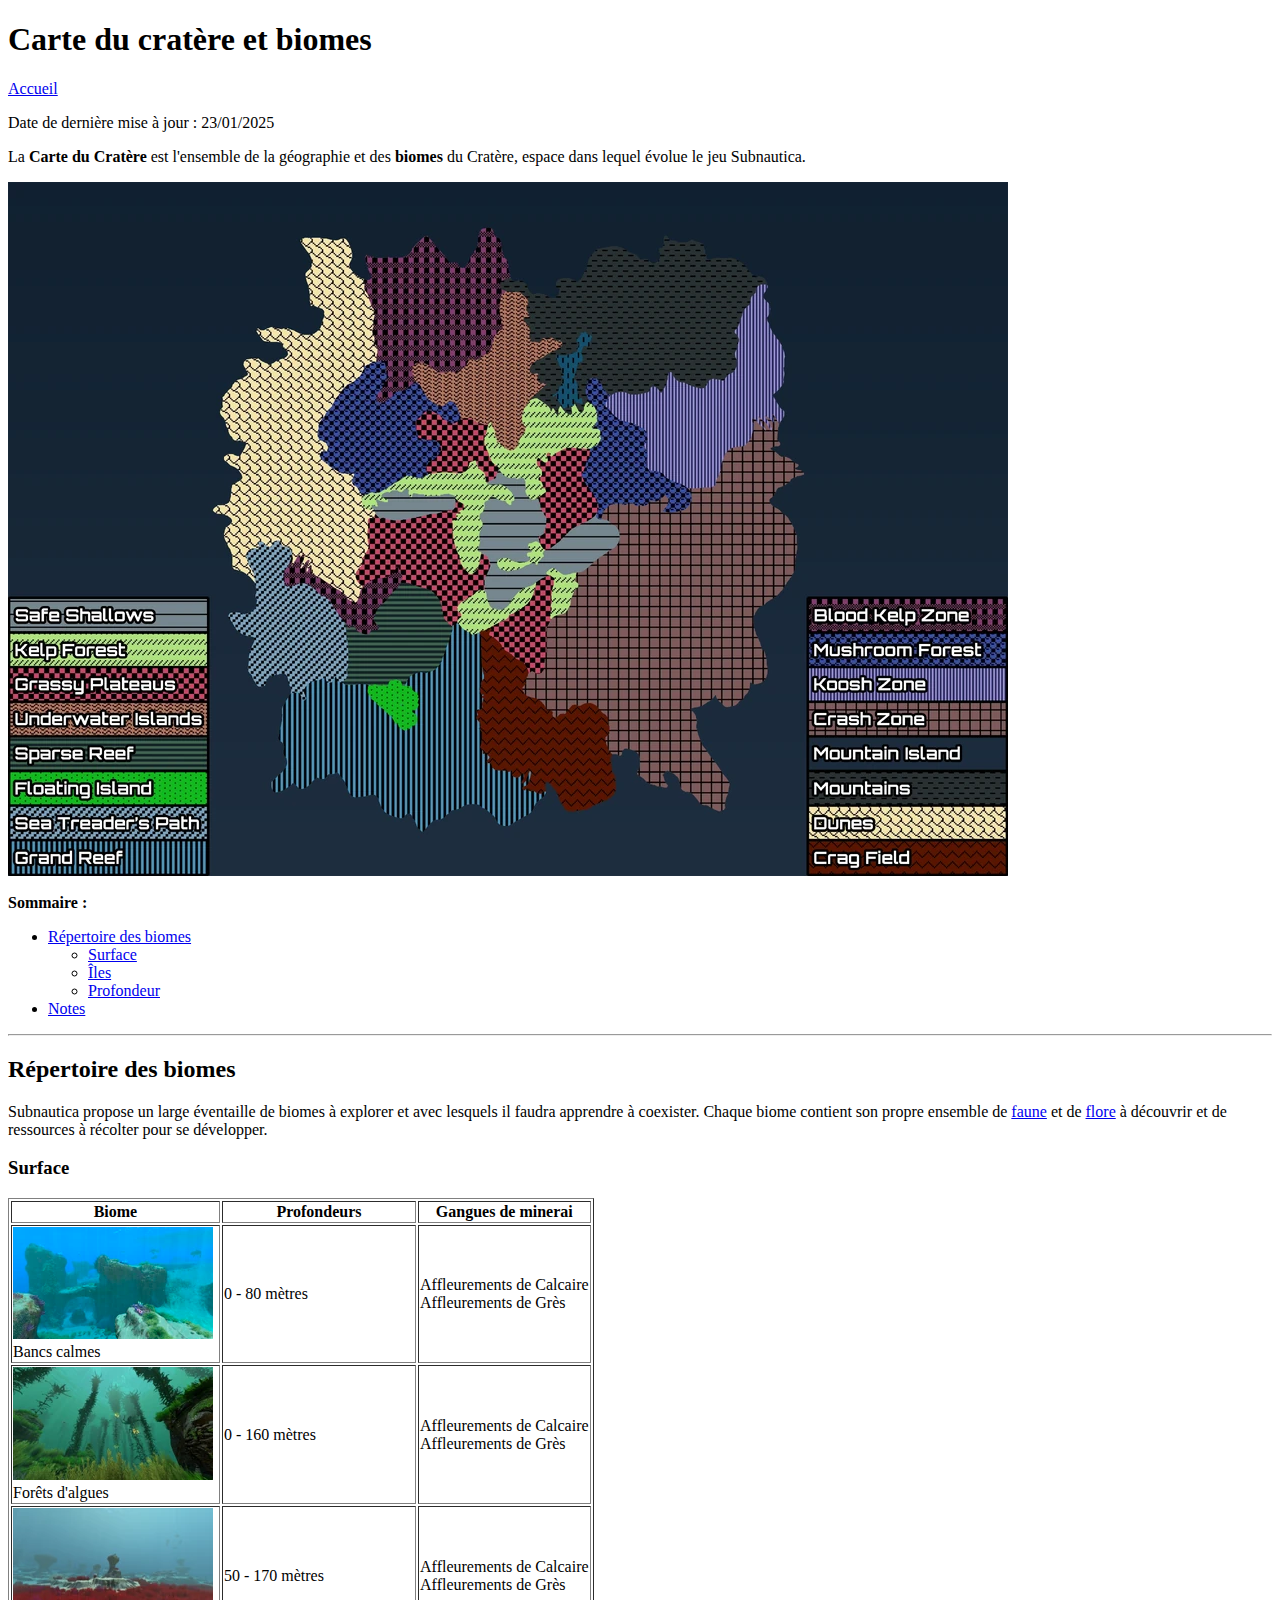
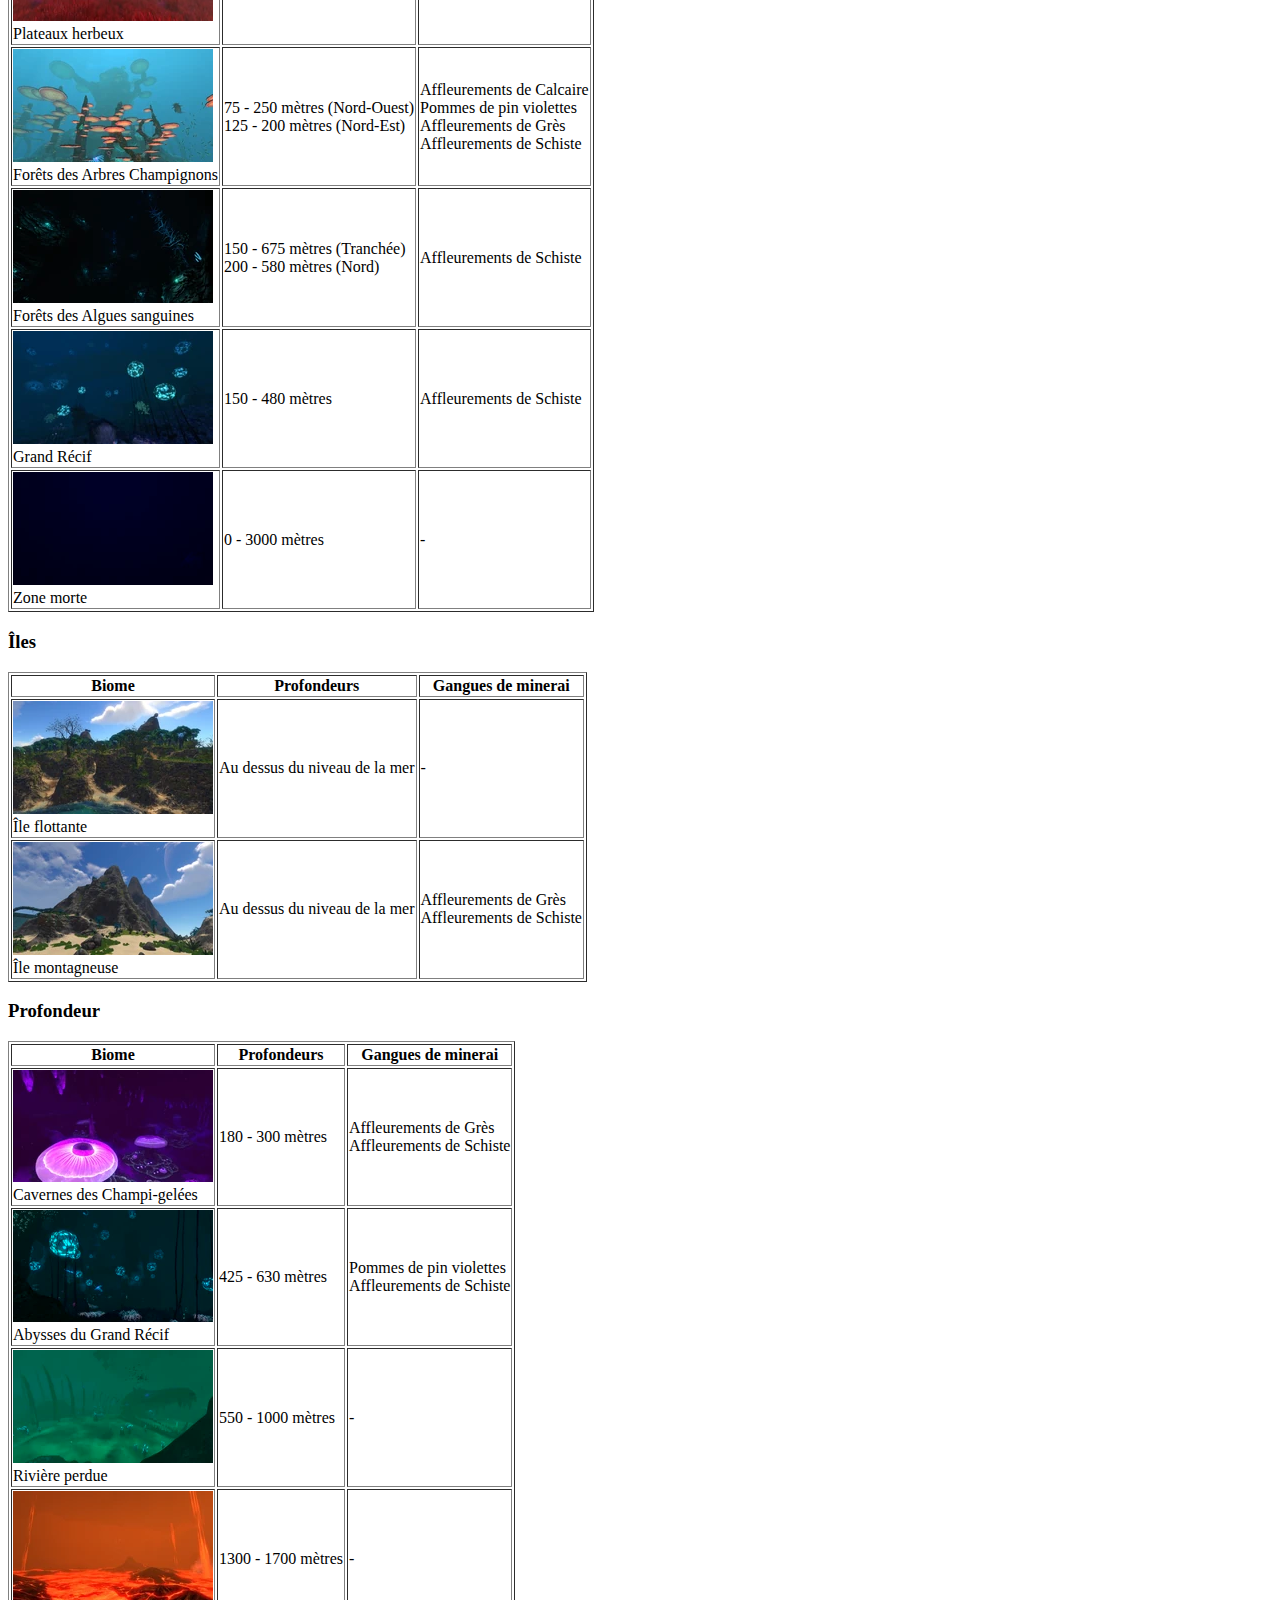
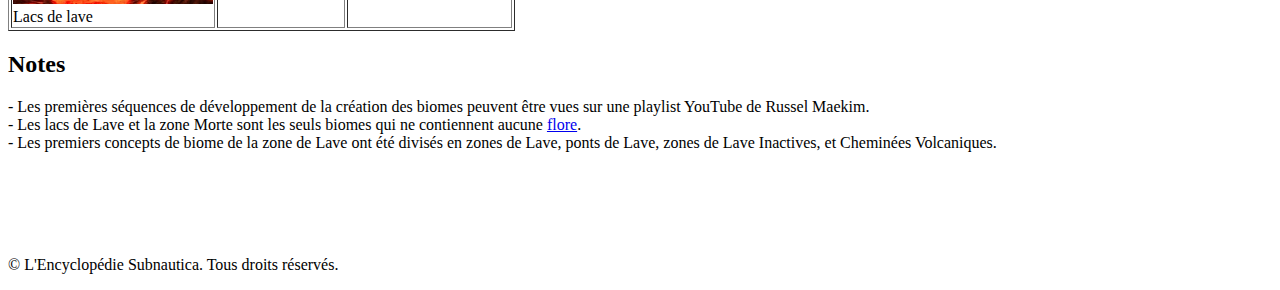
==== Carte_biomes.html @ 0ca17d3b "Add files via upload" ====
<!DOCTYPE html>
<html lang="fr">
<head>
	<meta charset="UTF-8">
	<meta name="author" content="Bisiaux Valentin">
	<title>Subnautica</title>
	<meta name="description" content="Bienvenue sur mon encyclopédie de Subautica, découvrez les principaux biômes qui constituent ce jeu.">
	<meta name="keywords" content="Subnautica, encyclopédie, faune, flore, carte, biomes">
	<!-- Favicon -->
    <link rel="icon" type="image/png" href="images/icon.png">
</head>

<body>
	<!-- En-tête de la page -->
	<header>
		<h1>Carte du cratère et biomes</h1>
		<p><a href="index.html">Accueil</a> </p>
		<p>Date de dernière mise à jour : 23/01/2025</p>
		<p>La <strong>Carte du Cratère</strong> est l'ensemble de la géographie et des <strong>biomes</strong> du Cratère, espace dans lequel évolue le jeu Subnautica.</p>
		<!-- Logo -->
		<div id="logo-container" style="display: flex; align-items: center;">
            <img src="images/carte_du_cratère.webp" alt="Logo de la page">
        </div>
		<br>
		<strong>Sommaire :</strong>
		<!-- Navigation -->
		<nav>
			<ul>
				<li><a href="#section1">Répertoire des biomes</a>
					<ul>
						<li><a href="#souspartie1">Surface</a></li>
                        <li><a href="#souspartie2">Îles</a></li>
						<li><a href="#souspartie3">Profondeur</a></li>
					</ul>
				</li>
				<li><a href="#section2">Notes</a></li>
			</ul>
		</nav>
		<hr>
	</header>
	
	<!-- Contenu principal -->
	<main>
		<section id ="section1">
			<h2>Répertoire des biomes</h2>
			<p>Subnautica propose un large éventaille de biomes à explorer et avec lesquels il faudra apprendre à coexister.
			 Chaque biome contient son propre ensemble de <a href="faune.html">faune</a> et de <a href="flore.html">flore</a> à découvrir et de ressources à récolter pour se développer.</p>
			
			<!-- Sous-partie 1 -->
			<article id ="souspartie1">
				<h3>Surface</h3>
				<table border="1">
					<tr>
						<th>Biome</th>
						<th>Profondeurs</th>
						<th>Gangues de minerai</th>
					</tr>
					<tr>
						<td><img src="images/image_biome/bancs_calmes.webp" alt="Bancs calmes"><br>
							Bancs calmes</td>
						<td>0 - 80 mètres</td>
						<td>Affleurements de Calcaire <br>
							Affleurements de Grès</td>
					</tr>
					<tr>
						<td><img src="images/image_biome/Kelp_Forest_Biome.webp" alt="Forêts d'algues"><br>
							Forêts d'algues</td>
						<td>0 - 160 mètres</td>
						<td>Affleurements de Calcaire <br>
							Affleurements de Grès</td>
					</tr>
					<tr>
						<td><img src="images/image_biome/Grassy_Plateaus_Biome.webp" alt="Plateaux herbeux"><br>
							Plateaux herbeux</td>
						<td>50 - 170 mètres</td>
						<td>Affleurements de Calcaire <br>
							Affleurements de Grès</td>
					</tr>
					<tr>
						<td><img src="images/image_biome/foret_champignons.webp" alt="Forêts des Arbres Champignons"><br>
							Forêts des Arbres Champignons</td>
						<td>75 - 250 mètres (Nord-Ouest) <br>
							125 - 200 mètres (Nord-Est)</td>
						<td>Affleurements de Calcaire <br>
							Pommes de pin violettes <br>
							Affleurements de Grès <br>
							Affleurements de Schiste</td>
					</tr>
					<tr>
						<td><img src="images/image_biome/foret_algues_sanguines.webp" alt="Forêts des Algues sanguines"><br>
							Forêts des Algues sanguines</td>
						<td>150 - 675 mètres (Tranchée) <br>
							200 - 580 mètres (Nord)</td>
						<td>Affleurements de Schiste</td>
					</tr>
					<tr>
						<td><img src="images/image_biome/Grand_Reef_Biome.webp" alt="Grand Récif"><br>
							Grand Récif</td>
						<td>150 - 480 mètres</td>
						<td>Affleurements de Schiste</td>
					</tr>
					<tr>
						<td><img src="images/image_biome/zone_morte.webp" alt="Zone morte"><br>
							Zone morte</td>
						<td>0 - 3000 mètres</td>
						<td>-</td>
					</tr>
				</table>
			</article>
			
			<!-- Sous-partie 2 -->
			<article id="souspartie2">
				<h3>Îles</h3>
				<table border="1">
					<tr>
						<th>Biome</th>
						<th>Profondeurs</th>
						<th>Gangues de minerai</th>
					</tr>
					<tr>
						<td><img src="images/image_biome/FloatingIsland.webp" alt="Île flottante"><br>
							Île flottante</td>
						<td>Au dessus du niveau de la mer</td>
						<td>-</td>
					</tr>
					<tr>
						<td><img src="images/image_biome/ile_montagneuse.webp" alt="Île montagneuse"><br>
							Île montagneuse</td>
						<td>Au dessus du niveau de la mer</td>
						<td>Affleurements de Grès <br>
							Affleurements de Schiste</td>
					</tr>
				</table>
			</article>
			
			<!-- Sous-partie 3 -->
			<article id="souspartie3">
				<h3>Profondeur</h3>
				<table border="1">
					<tr>
						<th>Biome</th>
						<th>Profondeurs</th>
						<th>Gangues de minerai</th>
					</tr>
					<tr>
						<td><img src="images/image_biome/cavernes-champi_gelees.webp" alt="Cavernes des Champi-gelées"><br>
							Cavernes des Champi-gelées</td>
						<td>180 - 300 mètres</td>
						<td>Affleurements de Grès <br>
						Affleurements de Schiste</td>
					</tr>
					<tr>
						<td><img src="images/image_biome/DeepGrandreef.webp" alt="Abysses du Grand Récif"><br>
							Abysses du Grand Récif</td>
						<td>425 - 630 mètres</td>
						<td>Pommes de pin violettes <br>
							Affleurements de Schiste</td>
					</tr>
					<tr>
						<td><img src="images/image_biome/Lost_River.webp" alt="Rivière perdue"><br>
							Rivière perdue</td>
						<td>550 - 1000 mètres</td>
						<td>-</td>
					</tr>
					<tr>
						<td><img src="images/image_biome/lacs_lave.webp" alt="Lacs de lave"><br>
							Lacs de lave</td>
						<td>1300 - 1700 mètres</td>
						<td>-</td>
					</tr>
				</table>
			</article>
		</section>
		
		<section id="section2">
			<h2>Notes</h2>
			<p>- Les premières séquences de développement de la création des biomes peuvent être vues sur une playlist YouTube de Russel Maekim. <br>
			   - Les lacs de Lave et la zone Morte sont les seuls biomes qui ne contiennent aucune <a href="flore.html">flore</a>. <br>
			   - Les premiers concepts de biome de la zone de Lave ont été divisés en zones de Lave, ponts de Lave, zones de Lave Inactives, et Cheminées Volcaniques.</p>
		</section>
	</main>
	
	<!-- Pied de page -->
    <footer>
		<br><br><br><br>
        <p>&copy; L'Encyclopédie Subnautica. Tous droits réservés.</p>
    </footer>
</body>
</html>
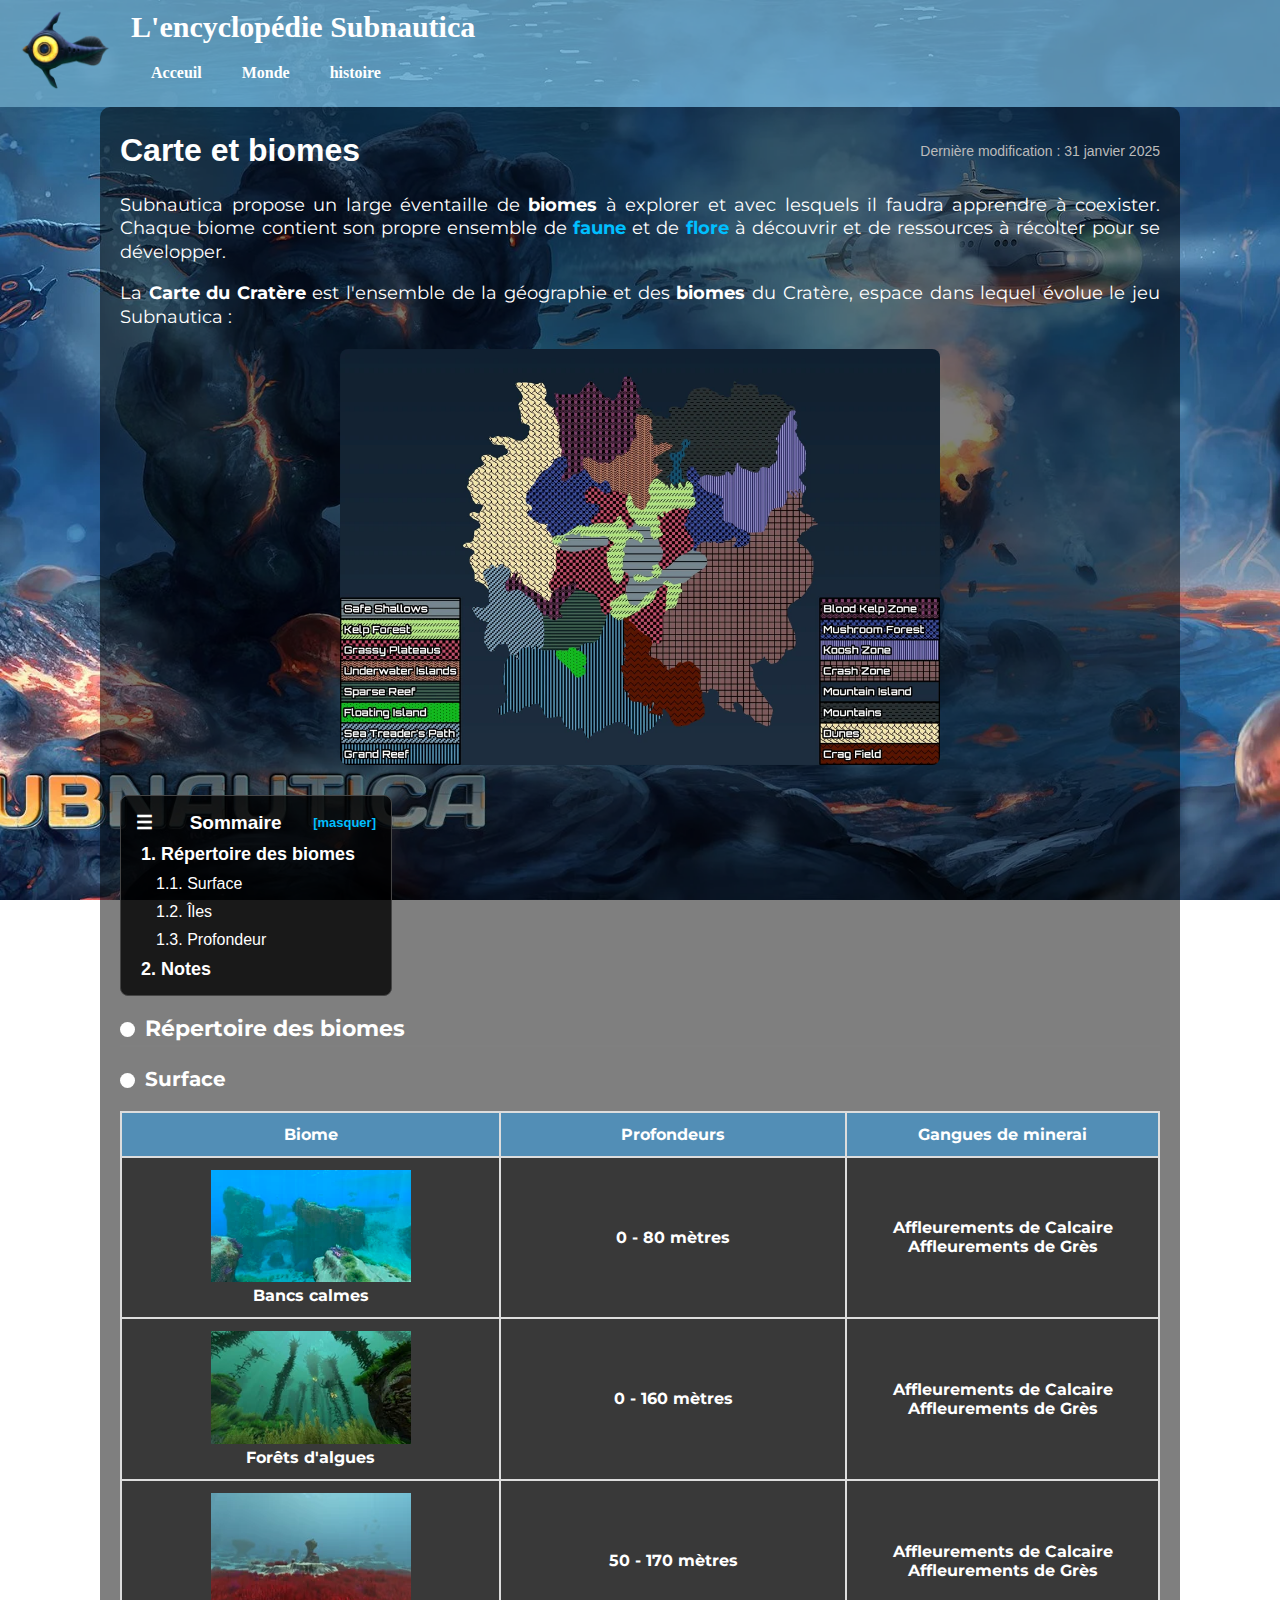
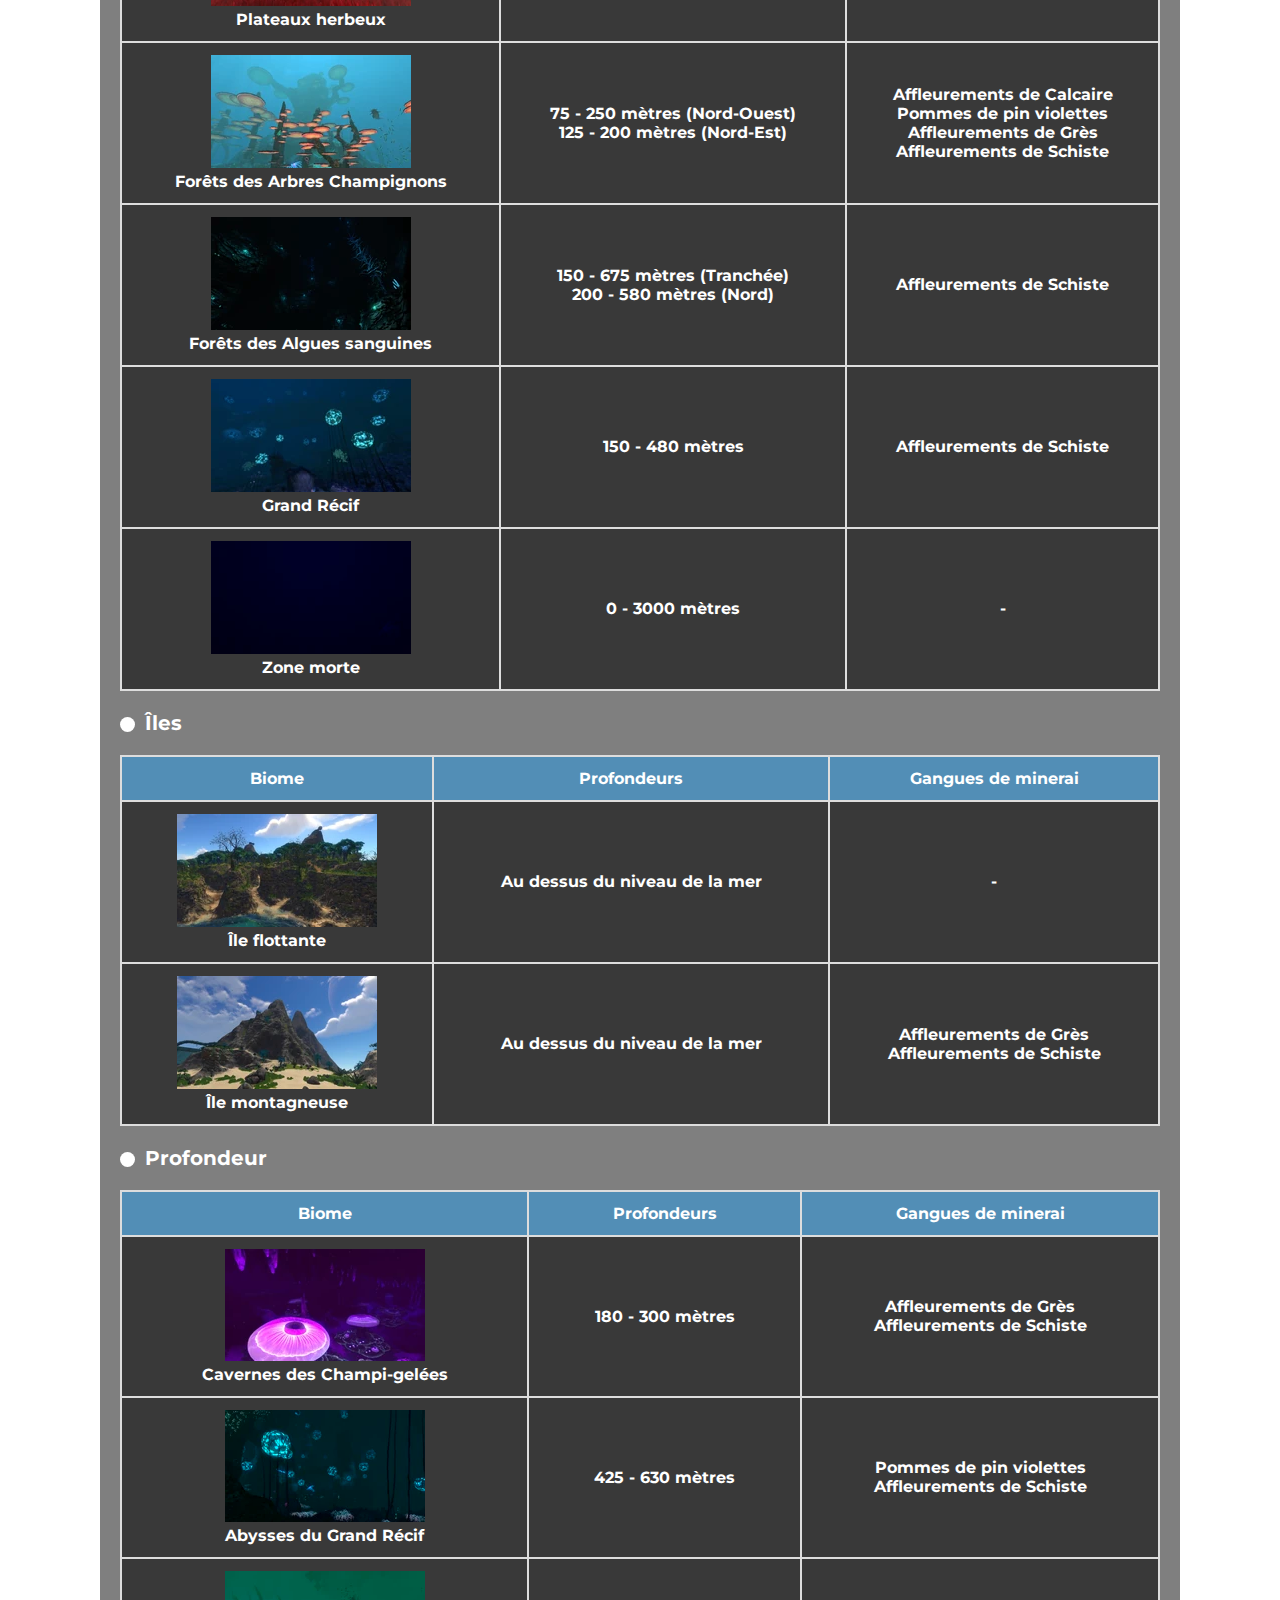
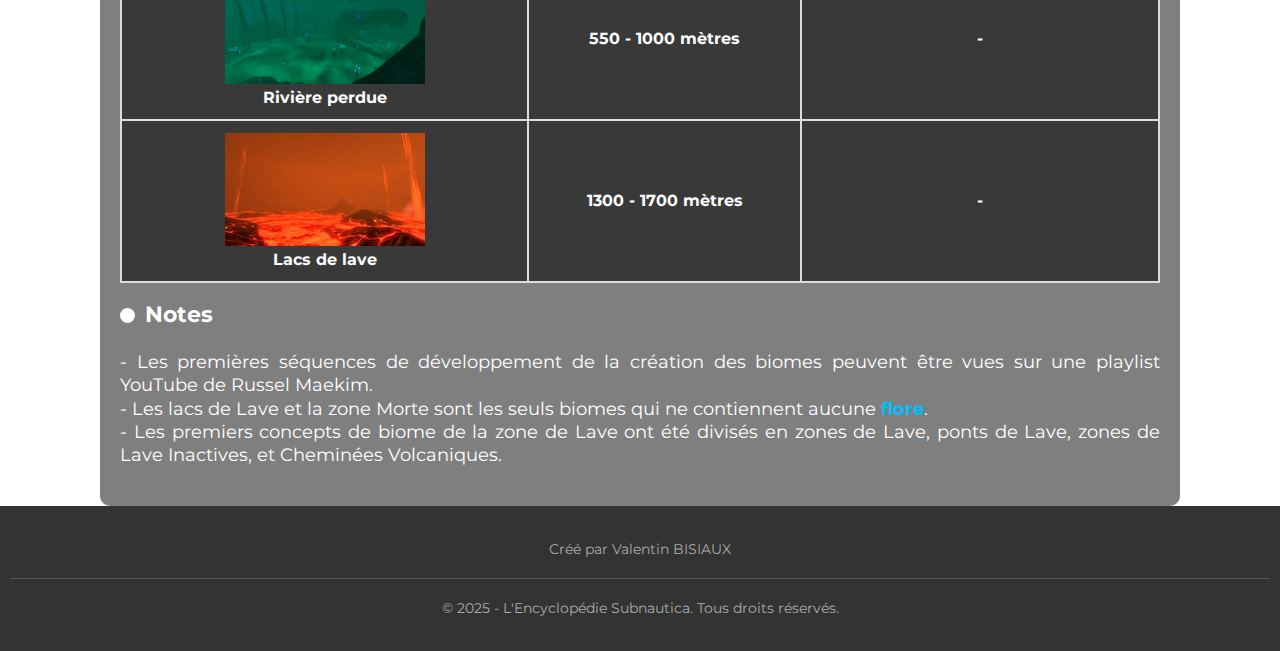
==== commit 851f9f69: "Add files via upload" ====
--- a/Carte_biomes.html
+++ b/Carte_biomes.html
@@ -3,187 +3,234 @@
 <head>
 	<meta charset="UTF-8">
 	<meta name="author" content="Bisiaux Valentin">
-	<title>Subnautica</title>
+	<title>L'encyclopédie Subnautica | Carte</title>
 	<meta name="description" content="Bienvenue sur mon encyclopédie de Subautica, découvrez les principaux biômes qui constituent ce jeu.">
 	<meta name="keywords" content="Subnautica, encyclopédie, faune, flore, carte, biomes">
+	<link href="https://fonts.googleapis.com/css2?family=Montserrat:wght@400;700&display=swap" rel="stylesheet"> <!-- Police d'écriture Montserrat -->
+	<link rel="stylesheet" href="style.css">
 	<!-- Favicon -->
     <link rel="icon" type="image/png" href="images/icon.png">
 </head>
 
-<body>
+<body class="carte-body">
 	<!-- En-tête de la page -->
 	<header>
-		<h1>Carte du cratère et biomes</h1>
-		<p><a href="index.html">Accueil</a> </p>
-		<p>Date de dernière mise à jour : 23/01/2025</p>
-		<p>La <strong>Carte du Cratère</strong> est l'ensemble de la géographie et des <strong>biomes</strong> du Cratère, espace dans lequel évolue le jeu Subnautica.</p>
-		<!-- Logo -->
-		<div id="logo-container" style="display: flex; align-items: center;">
-            <img src="images/carte_du_cratère.webp" alt="Logo de la page">
-        </div>
-		<br>
-		<strong>Sommaire :</strong>
-		<!-- Navigation -->
-		<nav>
-			<ul>
-				<li><a href="#section1">Répertoire des biomes</a>
-					<ul>
-						<li><a href="#souspartie1">Surface</a></li>
-                        <li><a href="#souspartie2">Îles</a></li>
-						<li><a href="#souspartie3">Profondeur</a></li>
-					</ul>
-				</li>
-				<li><a href="#section2">Notes</a></li>
-			</ul>
+		<nav class="menu">
+			 <!-- Lien vers la page d'accueil avec une image -->
+			<a href="index.html" class="logo">
+				<img src="images/images_faune/Peeper_Fauna.webp" alt="Logo du site">
+			</a>
+			<!-- Texte à afficher dans le menu -->
+			<div class="menu-container">
+				<span class="site-name">L'encyclopédie Subnautica</span>
+			
+				<ul>
+					<li><a href="index.html">Acceuil</a>
+						<ul>
+							<li><a href="index.html#intro">Introduction</a></li>
+							<li><a href="index.html#navigation_générale">Navigation</a></li>
+						</ul>
+					</li>
+					<li><a href="Carte_biomes.html">Monde</a>
+						<ul>
+							<li><a href="Carte_biomes.html">Carte/Biomes</a></li>
+							<li><a href="faune.html">Faune</a></li>
+							<li><a href="flore.html">Flore</a></li>
+						</ul>
+					</li>
+					<li><a href="histoire.html">histoire</a></li>
+				</ul>
+			</div>
 		</nav>
-		<hr>
 	</header>
 	
-	<!-- Contenu principal -->
-	<main>
-		<section id ="section1">
-			<h2>Répertoire des biomes</h2>
-			<p>Subnautica propose un large éventaille de biomes à explorer et avec lesquels il faudra apprendre à coexister.
-			 Chaque biome contient son propre ensemble de <a href="faune.html">faune</a> et de <a href="flore.html">flore</a> à découvrir et de ressources à récolter pour se développer.</p>
+	<div class="overlay-container">
+		<main>
+			<!-- Conteneur pour le titre et la date -->
+			<div class="header-title">
+				<h1 class="titre-page">Carte et biomes</h1>
+				<span class="last-modified">Dernière modification : 31 janvier 2025</span>
+			</div>
+			<p>Subnautica propose un large éventaille de <strong>biomes</strong> à explorer et avec lesquels il faudra apprendre à coexister.
+			   Chaque biome contient son propre ensemble de <a href="faune.html">faune</a> et de <a href="flore.html">flore</a> à découvrir et de ressources à récolter pour se développer.</p>
+			<p>La <strong>Carte du Cratère</strong> est l'ensemble de la géographie et des <strong>biomes</strong> du Cratère, espace dans lequel évolue le jeu Subnautica :</p>
+			<div class="image-container">
+				<img src="images/carte_du_cratère.webp" alt="Carte de Subnautica">
+			</div>
+			<!-- Sommaire -->
+			<details class="sommaire-container" open>
+				<summary class="sommaire-header">
+					<span class="icon">☰</span> <strong>Sommaire</strong>
+				</summary>
+				<nav class="sommaire">
+					<ul>
+						<li><a href="#section1"><strong>1. Répertoire des biomes</strong></a>
+							<ul>
+								<li><a href="#souspartie1">1.1. Surface</a></li>
+								<li><a href="#souspartie2">1.2. Îles</a></li>
+								<li><a href="#souspartie3">1.3. Profondeur</a></li>
+							</ul>
+						</li>
+						<li><a href="#section2"><strong>2. Notes</strong></a></li>
+					</ul>
+				</nav>
+			</details>
+			<section id ="section1">
+				<h2>Répertoire des biomes</h2>
+				<hr class="style-hr">
+				
+				<!-- Sous-partie 1 -->
+				<article id ="souspartie1">
+					<h3>Surface</h3>
+					<table class="style-table">
+						<thead>
+							<tr>
+								<th>Biome</th>
+								<th>Profondeurs</th>
+								<th>Gangues de minerai</th>
+							</tr>
+						</thead>
+						<tbody>
+							<tr>
+								<td><img src="images/image_biome/bancs_calmes.webp" alt="Bancs calmes"><br>
+									Bancs calmes</td>
+								<td>0 - 80 mètres</td>
+								<td>Affleurements de Calcaire <br>
+									Affleurements de Grès</td>
+							</tr>
+							<tr>
+								<td><img src="images/image_biome/Kelp_Forest_Biome.webp" alt="Forêts d'algues"><br>
+									Forêts d'algues</td>
+								<td>0 - 160 mètres</td>
+								<td>Affleurements de Calcaire <br>
+									Affleurements de Grès</td>
+							</tr>
+							<tr>
+								<td><img src="images/image_biome/Grassy_Plateaus_Biome.webp" alt="Plateaux herbeux"><br>
+									Plateaux herbeux</td>
+								<td>50 - 170 mètres</td>
+								<td>Affleurements de Calcaire <br>
+									Affleurements de Grès</td>
+							</tr>
+							<tr>
+								<td><img src="images/image_biome/foret_champignons.webp" alt="Forêts des Arbres Champignons"><br>
+									Forêts des Arbres Champignons</td>
+								<td>75 - 250 mètres (Nord-Ouest) <br>
+									125 - 200 mètres (Nord-Est)</td>
+								<td>Affleurements de Calcaire <br>
+									Pommes de pin violettes <br>
+									Affleurements de Grès <br>
+									Affleurements de Schiste</td>
+							</tr>
+							<tr>
+								<td><img src="images/image_biome/foret_algues_sanguines.webp" alt="Forêts des Algues sanguines"><br>
+									Forêts des Algues sanguines</td>
+								<td>150 - 675 mètres (Tranchée) <br>
+									200 - 580 mètres (Nord)</td>
+								<td>Affleurements de Schiste</td>
+							</tr>
+							<tr>
+								<td><img src="images/image_biome/Grand_Reef_Biome.webp" alt="Grand Récif"><br>
+									Grand Récif</td>
+								<td>150 - 480 mètres</td>
+								<td>Affleurements de Schiste</td>
+							</tr>
+							<tr>
+								<td><img src="images/image_biome/zone_morte.webp" alt="Zone morte"><br>
+									Zone morte</td>
+								<td>0 - 3000 mètres</td>
+								<td>-</td>
+							</tr>
+						</tbody>
+					</table>
+				</article>
+				
+				<!-- Sous-partie 2 -->
+				<article id="souspartie2">
+					<h3>Îles</h3>
+					<table class="style-table">
+						<thead>
+							<tr>
+								<th>Biome</th>
+								<th>Profondeurs</th>
+								<th>Gangues de minerai</th>
+							</tr>
+						</thead>
+						<tbody>
+							<tr>
+								<td><img src="images/image_biome/FloatingIsland.webp" alt="Île flottante"><br>
+									Île flottante</td>
+								<td>Au dessus du niveau de la mer</td>
+								<td>-</td>
+							</tr>
+							<tr>
+								<td><img src="images/image_biome/ile_montagneuse.webp" alt="Île montagneuse"><br>
+									Île montagneuse</td>
+								<td>Au dessus du niveau de la mer</td>
+								<td>Affleurements de Grès <br>
+									Affleurements de Schiste</td>
+							</tr>
+						</tbody>
+					</table>
+				</article>
+				
+				<!-- Sous-partie 3 -->
+				<article id="souspartie3">
+					<h3>Profondeur</h3>
+					<table class="style-table">
+						<thead>
+							<tr>
+								<th>Biome</th>
+								<th>Profondeurs</th>
+								<th>Gangues de minerai</th>
+							</tr>
+						</thead>
+						<tbody>
+							<tr>
+								<td><img src="images/image_biome/cavernes-champi_gelees.webp" alt="Cavernes des Champi-gelées"><br>
+									Cavernes des Champi-gelées</td>
+								<td>180 - 300 mètres</td>
+								<td>Affleurements de Grès <br>
+								Affleurements de Schiste</td>
+							</tr>
+							<tr>
+								<td><img src="images/image_biome/DeepGrandreef.webp" alt="Abysses du Grand Récif"><br>
+									Abysses du Grand Récif</td>
+								<td>425 - 630 mètres</td>
+								<td>Pommes de pin violettes <br>
+									Affleurements de Schiste</td>
+							</tr>
+							<tr>
+								<td><img src="images/image_biome/Lost_River.webp" alt="Rivière perdue"><br>
+									Rivière perdue</td>
+								<td>550 - 1000 mètres</td>
+								<td>-</td>
+							</tr>
+							<tr>
+								<td><img src="images/image_biome/lacs_lave.webp" alt="Lacs de lave"><br>
+									Lacs de lave</td>
+								<td>1300 - 1700 mètres</td>
+								<td>-</td>
+							</tr>
+						</tbody>
+					</table>
+				</article>
+			</section>
 			
-			<!-- Sous-partie 1 -->
-			<article id ="souspartie1">
-				<h3>Surface</h3>
-				<table border="1">
-					<tr>
-						<th>Biome</th>
-						<th>Profondeurs</th>
-						<th>Gangues de minerai</th>
-					</tr>
-					<tr>
-						<td><img src="images/image_biome/bancs_calmes.webp" alt="Bancs calmes"><br>
-							Bancs calmes</td>
-						<td>0 - 80 mètres</td>
-						<td>Affleurements de Calcaire <br>
-							Affleurements de Grès</td>
-					</tr>
-					<tr>
-						<td><img src="images/image_biome/Kelp_Forest_Biome.webp" alt="Forêts d'algues"><br>
-							Forêts d'algues</td>
-						<td>0 - 160 mètres</td>
-						<td>Affleurements de Calcaire <br>
-							Affleurements de Grès</td>
-					</tr>
-					<tr>
-						<td><img src="images/image_biome/Grassy_Plateaus_Biome.webp" alt="Plateaux herbeux"><br>
-							Plateaux herbeux</td>
-						<td>50 - 170 mètres</td>
-						<td>Affleurements de Calcaire <br>
-							Affleurements de Grès</td>
-					</tr>
-					<tr>
-						<td><img src="images/image_biome/foret_champignons.webp" alt="Forêts des Arbres Champignons"><br>
-							Forêts des Arbres Champignons</td>
-						<td>75 - 250 mètres (Nord-Ouest) <br>
-							125 - 200 mètres (Nord-Est)</td>
-						<td>Affleurements de Calcaire <br>
-							Pommes de pin violettes <br>
-							Affleurements de Grès <br>
-							Affleurements de Schiste</td>
-					</tr>
-					<tr>
-						<td><img src="images/image_biome/foret_algues_sanguines.webp" alt="Forêts des Algues sanguines"><br>
-							Forêts des Algues sanguines</td>
-						<td>150 - 675 mètres (Tranchée) <br>
-							200 - 580 mètres (Nord)</td>
-						<td>Affleurements de Schiste</td>
-					</tr>
-					<tr>
-						<td><img src="images/image_biome/Grand_Reef_Biome.webp" alt="Grand Récif"><br>
-							Grand Récif</td>
-						<td>150 - 480 mètres</td>
-						<td>Affleurements de Schiste</td>
-					</tr>
-					<tr>
-						<td><img src="images/image_biome/zone_morte.webp" alt="Zone morte"><br>
-							Zone morte</td>
-						<td>0 - 3000 mètres</td>
-						<td>-</td>
-					</tr>
-				</table>
-			</article>
-			
-			<!-- Sous-partie 2 -->
-			<article id="souspartie2">
-				<h3>Îles</h3>
-				<table border="1">
-					<tr>
-						<th>Biome</th>
-						<th>Profondeurs</th>
-						<th>Gangues de minerai</th>
-					</tr>
-					<tr>
-						<td><img src="images/image_biome/FloatingIsland.webp" alt="Île flottante"><br>
-							Île flottante</td>
-						<td>Au dessus du niveau de la mer</td>
-						<td>-</td>
-					</tr>
-					<tr>
-						<td><img src="images/image_biome/ile_montagneuse.webp" alt="Île montagneuse"><br>
-							Île montagneuse</td>
-						<td>Au dessus du niveau de la mer</td>
-						<td>Affleurements de Grès <br>
-							Affleurements de Schiste</td>
-					</tr>
-				</table>
-			</article>
-			
-			<!-- Sous-partie 3 -->
-			<article id="souspartie3">
-				<h3>Profondeur</h3>
-				<table border="1">
-					<tr>
-						<th>Biome</th>
-						<th>Profondeurs</th>
-						<th>Gangues de minerai</th>
-					</tr>
-					<tr>
-						<td><img src="images/image_biome/cavernes-champi_gelees.webp" alt="Cavernes des Champi-gelées"><br>
-							Cavernes des Champi-gelées</td>
-						<td>180 - 300 mètres</td>
-						<td>Affleurements de Grès <br>
-						Affleurements de Schiste</td>
-					</tr>
-					<tr>
-						<td><img src="images/image_biome/DeepGrandreef.webp" alt="Abysses du Grand Récif"><br>
-							Abysses du Grand Récif</td>
-						<td>425 - 630 mètres</td>
-						<td>Pommes de pin violettes <br>
-							Affleurements de Schiste</td>
-					</tr>
-					<tr>
-						<td><img src="images/image_biome/Lost_River.webp" alt="Rivière perdue"><br>
-							Rivière perdue</td>
-						<td>550 - 1000 mètres</td>
-						<td>-</td>
-					</tr>
-					<tr>
-						<td><img src="images/image_biome/lacs_lave.webp" alt="Lacs de lave"><br>
-							Lacs de lave</td>
-						<td>1300 - 1700 mètres</td>
-						<td>-</td>
-					</tr>
-				</table>
-			</article>
-		</section>
-		
-		<section id="section2">
-			<h2>Notes</h2>
-			<p>- Les premières séquences de développement de la création des biomes peuvent être vues sur une playlist YouTube de Russel Maekim. <br>
-			   - Les lacs de Lave et la zone Morte sont les seuls biomes qui ne contiennent aucune <a href="flore.html">flore</a>. <br>
-			   - Les premiers concepts de biome de la zone de Lave ont été divisés en zones de Lave, ponts de Lave, zones de Lave Inactives, et Cheminées Volcaniques.</p>
-		</section>
-	</main>
-	
+			<section id="section2">
+				<h2>Notes</h2>
+				<hr class="style-hr">
+				<p>- Les premières séquences de développement de la création des biomes peuvent être vues sur une playlist YouTube de Russel Maekim. <br>
+				   - Les lacs de Lave et la zone Morte sont les seuls biomes qui ne contiennent aucune <a href="flore.html">flore</a>. <br>
+				   - Les premiers concepts de biome de la zone de Lave ont été divisés en zones de Lave, ponts de Lave, zones de Lave Inactives, et Cheminées Volcaniques.</p>
+			</section>
+		</main>
+	</div>
+
 	<!-- Pied de page -->
-    <footer>
-		<br><br><br><br>
-        <p>&copy; L'Encyclopédie Subnautica. Tous droits réservés.</p>
+    <footer class="footer">
+		<p class="footer-top">Créé par Valentin BISIAUX</p>
+		<p class="footer-bottom">&copy; 2025 - L'Encyclopédie Subnautica. Tous droits réservés.</p>
     </footer>
 </body>
 </html>--- a/style.css
+++ b/style.css
@@ -0,0 +1,420 @@
+/* Style général du menu */
+.menu {
+	background-color: rgba(120, 180, 210, 0.7); /* Fond bleu avec 70% de transparence avant 0.35 */
+    display: flex; /* Aligne les enfants horizontalement */
+    align-items: flex-start; /* Aligner les éléments en haut */
+    padding: 10px 20px; /* Espace interne*/
+	color: white;
+}
+
+/* Logo */
+.menu .logo img {
+    height: 80px; /* Hauteur de l'image (ajuste selon tes besoins) */
+    margin-right: 20px; /* Espacement entre le logo et le menu */
+}
+
+/* Conteneur pour le nom et le menu */
+.menu-container {
+    display: flex;
+    flex-direction: column; /* Empile le titre au-dessus du menu */
+}
+
+/* Nom du site */
+.site-name {
+    font-size: 30px; /* Taille du titre */
+    margin: 0; /* Aucun espace autour */
+	margin-bottom: 5px; /* Ajoute un petit espace uniquement en dessous */
+    padding: 0;
+    color: white;
+    font-weight: bold;
+}
+
+.menu ul {
+    list-style-type: none; /* Supprime les puces */
+    margin: 0;
+    padding: 0;
+    display: flex; /* Dispose les éléments horizontalement */
+	position: relative; /* Assure que les sous-menus sont positionnés par rapport au parent */
+}
+
+.menu ul li {
+    position: relative; /* Nécessaire pour le positionnement des sous-menus */
+}
+
+.menu ul li a {
+    display: block;
+    padding: 15px 20px;
+    text-decoration: none;
+    color: white; /* Couleur du texte */
+    font-weight: bold;
+}
+
+.menu ul li a:hover {
+	text-decoration: underline; /* Ajoute un soulignement */
+    color: #d3d3d3; /* Texte devient gris clair */
+}
+
+/* Sous-menu (caché par défaut) */
+.menu ul li ul {
+    display: none; /* Cache les sous-menus */
+    position: absolute; /* Place le sous-menu sous le parent */
+    top: 100%; /* Place le sous-menu immédiatement sous le parent */
+    left: 0; /* Aligne le sous-menu à gauche du parent */
+    background-color: rgba(20, 40, 60, 1);
+    padding: 0;
+	z-index: 10;/*permet de garder les sous-menus ouvert lorsque je rentre dans le overlay-container*/
+}
+/* Liens dans les sous-menus */
+.menu ul li ul li a {
+    padding: 10px 20px;
+    color: white;
+	text-decoration: none;
+    font-weight: normal;
+}
+
+/* Affichage du sous-menu au survol */
+.menu ul li:hover ul {
+    display: block; /* Affiche le sous-menu */
+}
+
+/* Effet lumineux pour tout l'encadré au survol */
+.menu ul li ul li:hover {
+    background-color: rgba(30, 70, 100, 1); /* Fond bleu plus brillant */
+}
+
+/* Couleur au survol des sous-menus */
+.menu ul li ul li a:hover {
+	color: #d3d3d3; /* Texte devient gris*/
+}
+
+/* Appliquer une image de fond à tout le body */
+.index-body {
+	margin: 0;
+	padding: 0;
+	background-image: url("images/images_fond/fond_index.jpg");
+	background-size: cover; /* L'image couvre tout l'écran */
+	background-position: center; /* Centrer l'image */
+	background-attachment: fixed; /* L'image reste fixe au défilement */
+    background-repeat: no-repeat; /* Empêche la répétition de l'image */
+	height: 100vh; /* Hauteur de la page = hauteur de l'écran */
+}
+
+.carte-body {
+	margin: 0;
+	padding: 0;
+	background-image: url("images/images_fond/fond_biomes.webp");
+	background-size: cover; /* L'image couvre tout l'écran */
+	background-position: center; /* Centrer l'image */
+	background-attachment: fixed; /* L'image reste fixe au défilement */
+    background-repeat: no-repeat; /* Empêche la répétition de l'image */
+	height: 100vh; /* Hauteur de la page = hauteur de l'écran */
+}
+
+.faune-body {
+	margin: 0;
+	padding: 0;
+	background-image: url("images/images_fond/fond_faune.jpg");
+	background-size: cover; /* L'image couvre tout l'écran */
+	background-position: center; /* Centrer l'image */
+	background-attachment: fixed; /* L'image reste fixe au défilement */
+    background-repeat: no-repeat; /* Empêche la répétition de l'image */
+	height: 100vh; /* Hauteur de la page = hauteur de l'écran */
+}
+
+.flore-body {
+	margin: 0;
+	padding: 0;
+	background-image: url("images/images_fond/fond_flore.jpg");
+	background-size: cover; /* L'image couvre tout l'écran */
+	background-position: center; /* Centrer l'image */
+	background-attachment: fixed; /* L'image reste fixe au défilement */
+    background-repeat: no-repeat; /* Empêche la répétition de l'image */
+	height: 100vh; /* Hauteur de la page = hauteur de l'écran */
+}
+
+/* Zone noire transparente avec marge */
+.overlay-container {
+    position: relative;
+    background-color: rgba(0, 0, 0, 0.5); /* Fond noir avec 50% de transparence */
+    padding: 20px; /* Marge intérieure (espacement entre la zone et le contenu) */
+    margin-left: 100px; /* Marge de 100px à gauche de l'image */
+    margin-right: 100px; /* Marge de 100px à droite de l'image */
+	border-radius: 10px;
+    z-index: 1; /* Inférieur au menu */
+}
+
+/* Conteneur du titre et de la date */
+.header-title {
+    display: flex;
+    justify-content: space-between; /* Date à droite, titre à gauche */
+    align-items: center;
+    margin-bottom: 20px;
+    padding: 5px 0;
+    font-family: Arial, sans-serif;
+}
+
+/* Style de la date */
+.last-modified {
+    font-size: 14px;
+    color: #bbb; /* Gris clair pour discrétion */
+}
+
+/* Style du titre */
+.titre-page {
+    font-size: 32px;
+	color: white;
+    margin: 0;
+}
+
+/* Conteneur de l'image */
+.image-container {
+    display: flex;
+    justify-content: center; /* Centrer l'image horizontalement */
+    margin-top: 20px;
+	margin-bottom: 30px; /* Ajoute un espace en bas de l'image */
+}
+
+/* Style de l'image */
+.image-container img {
+    width: 80%; /* L'image occupe 80% de la largeur de son conteneur */
+    max-width: 600px; /* Taille maximale de l'image */
+    height: auto; /* Laisser l'image garder ses proportions */
+    border-radius: 8px; /* Arrondir les coins de l'image */
+}
+
+/* Conteneur du sommaire */
+.sommaire-container {
+    background-color: rgba(0, 0, 0, 0.8); /* Fond sombre semi-transparent */
+    border: 1px solid #444; /* Bordure grise foncée */
+    border-radius: 8px; /* Coins arrondis avec un rayon de 8px */
+    width: 250px; /* Largeur du conteneur de 250px */
+    padding: 10px; /* Espacement interne de 10px */
+    color: white; /* Couleur du texte blanche */
+    font-family: Arial, sans-serif; /* Police Arial avec une alternative sans-serif */
+}
+
+/* Style de l'en-tête (titre + masquer) */
+.sommaire-header {
+    display: flex;
+    justify-content: space-between; /* Espacement égal entre les éléments enfants */
+    align-items: center; /* Alignement des éléments enfants au centre verticalement */
+    font-size: 19px; /* Taille de police de 16px pour l'en-tête */
+    font-weight: bold; /* Texte en gras */
+    padding: 5px; /* Espacement interne de 5px */
+    cursor: pointer; /* Changement du curseur pour indiquer que l'élément est cliquable */
+}
+
+/* Icône du menu */
+.icon {
+    margin-right: 5px; /* Marge à droite de l'icône pour l'espacement */
+}
+
+/* Style des liens */
+.sommaire a {
+    text-decoration: none; /* Suppression de la décoration de texte (pas de soulignement) */
+    color: white; /* Couleur du texte des liens en blanc */
+    display: block; /* Affichage des liens comme blocs (prend toute la largeur) */
+    padding: 5px 0; /* Espacement vertical de 5px */	
+}
+
+.sommaire a:hover {
+    color: #00bfff; /* Changement de couleur du texte au survol (bleu clair) */
+}
+
+/* Liste */
+.sommaire ul {
+    list-style: none; /* Suppression des puces de liste */
+	font-size: 18px;
+    padding-left: 10px; /* Espacement interne à gauche de 10px */
+    margin: 0; /* Suppression de la marge par défaut */
+}
+
+/* Sous-listes */
+.sommaire ul ul {
+    padding-left: 15px; /* Espacement supplémentaire à gauche pour les sous-listes */
+    font-size: 16px; /* Taille de la police réduite à 16px pour les sous-listes */
+}
+
+/* Ajouter [masquer] / [afficher] dynamiquement */
+.sommaire-header::after {
+    content: " [masquer]";
+    font-size: 13px;
+    color: #00bfff;
+}
+
+details:not([open]) .sommaire-header::after {
+    content: " [afficher]";
+}
+
+h2::before, h3::before {
+  content: ""; /* Vide mais utilisé pour insérer une forme */
+  display: inline-block; /* Afficher en ligne avec le texte */
+  width: 15px; /* Largeur de la sphère */
+  height: 15px; /* Hauteur de la sphère */
+  background-color: #ffffff	; /* blanc pour la sphère */
+  border-radius: 50%; /* Créer une forme circulaire (sphère) */
+  margin-right: 10px; /* Espacement entre la sphère et le titre */
+  vertical-align: middle; /* Alignement vertical avec le texte */
+}
+
+
+h2{
+	font-size: 22px; /* Taille du texte */
+	color: #ffffff; /* blanc pour une meilleure lisibilité */
+	font-weight: bold;
+	margin-bottom: 0; /* Élimine l'espace par défaut sous le titre */
+	font-family: 'Montserrat', sans-serif; /* Police de caractères */
+	
+}
+
+h3{
+	font-size: 20px; /* Taille du texte */
+	color: #ffffff; /* blanc pour une meilleure lisibilité */
+	font-weight: bold;
+	font-family: 'Montserrat', sans-serif; /* Police de caractères */
+}
+
+p {
+    font-size: 18px; /* Taille du texte */
+    line-height: 1.3; /* Espacement entre les lignes */
+    color: #ffffff; /* blanc pour une meilleure lisibilité */
+    font-family: 'Montserrat', sans-serif; /* Police de caractères */
+	font-weight: normal;
+    text-align: justify;
+
+}
+
+p a {
+    color: #00bfff; /* Bleu */
+    text-decoration: none; /* Supprime le soulignement */
+    font-weight: bold; /* Met en gras */
+}
+
+p a:hover {
+    color: #66d9ff;
+    text-decoration: underline; /* Ajoute un soulignement */
+}
+
+.style-hr{
+	border: none; /* Supprime la bordure par défaut */
+	border-top: 2px solid #808080; /* Ajoute une bordure de couleur et d'épaisseur */
+	margin: 3px 0; /* Ajoute un petit espace au-dessus et en dessous de la ligne */
+}
+
+/* Style général du tableau */
+.style-table {
+    width: 100%; /* Largeur de 100% */
+    border-collapse: collapse; /* Supprime l'espace entre les bordures */
+    margin: 10px 0; /* Ajoute une marge au-dessus et en dessous */
+    font-size: 18px;
+    text-align: center; /* Alignement du texte */
+}
+
+/* Bordures et fond des cellules */
+.style-table th, 
+.style-table td {
+    border: 2px solid #dddddd; /* Bordure grise */
+    padding: 12px; /* Espacement intérieur */
+	font-size: 16px; /* Taille du texte */
+	color: #ffffff; /* blanc pour une meilleure lisibilité */
+	font-family: 'Montserrat', sans-serif; /* Police de caractères */
+	font-weight: bold;
+}
+
+/* Style des en-têtes */
+.style-table thead {
+    background-color: rgba(52, 152, 219, 0.6)  /* 60% d'opacité */; /* Bleu */
+    color: #ffffff; /* Texte blanc */
+    font-weight: bold;
+}
+
+.style-table tbody {
+    background-color: rgba(0, 0, 0, 0.55); /* Fond noir avec 55% de transparence */
+}
+
+.video {
+  display: block; /* La balise video est en mode "inline" par défaut, on la met en bloc */
+  margin: 0 auto; /* Centre la vidéo horizontalement */
+}
+
+.navigation-container {
+    display: flex;
+    padding-top: 8px;
+}
+
+.navigation-colonne {
+    margin: 0 10px;
+	padding: 20px;
+}
+
+.menu-title {
+    font-size: 20px;
+    font-weight: bold;
+    margin-bottom: 5px;
+	color: #ffffff; /* Texte blanc */
+	font-family: 'Montserrat', sans-serif; /* Police de caractères */
+    display: block; /* Pour s'assurer que ça s'affiche comme un titre */
+}
+
+.navigation-colonne ul {
+    list-style-type: none;
+    padding: 0;
+}
+
+.navigation-colonne li {
+    margin: 5px 0;
+}
+
+.navigation-colonne a {
+    text-decoration: none;
+	font-family: 'Montserrat', sans-serif; /* Police de caractères */
+	font-weight: normal;
+    color: #00bfff; 
+}
+
+.navigation-colonne a:hover {
+    color: #66d9ff;
+	text-decoration: underline; /* Ajoute un soulignement */
+}
+
+.navigation-colonne a::before{
+	content: ""; /* Vide mais utilisé pour insérer une forme */
+	display: inline-block; /* Afficher en ligne avec le texte */
+	width: 5px; /* Largeur de la sphère */
+	height: 5px; /* Hauteur de la sphère */
+	background-color: #ffffff	; /* blanc pour la sphère */
+	border-radius: 50%; /* Créer une forme circulaire (sphère) */
+	margin-right: 10px; /* Espacement entre la sphère et le titre */
+	vertical-align: middle; /* Alignement vertical avec le texte */
+}
+
+/* Style global du footer */
+.footer {
+    background-color: #333; /* Fond sombre */
+    padding: 20px 10px;
+}
+
+/* Haut du footer */
+.footer-top {
+	text-align: center;
+	font-size: 14px;
+    color: #aaa;
+}
+
+/* Bas du footer */
+.footer-bottom {
+    text-align: center;
+    padding-top: 20px;
+    border-top: 1px solid #555;
+    margin-top: 20px;
+    font-size: 14px;
+    color: #aaa;
+}
+
+.footer-page-non-pleine{
+	background-color: #333; /* Fond sombre */
+    padding: 20px 10px;
+	position: absolute;
+	bottom: 0;
+	width: 100%;
+}